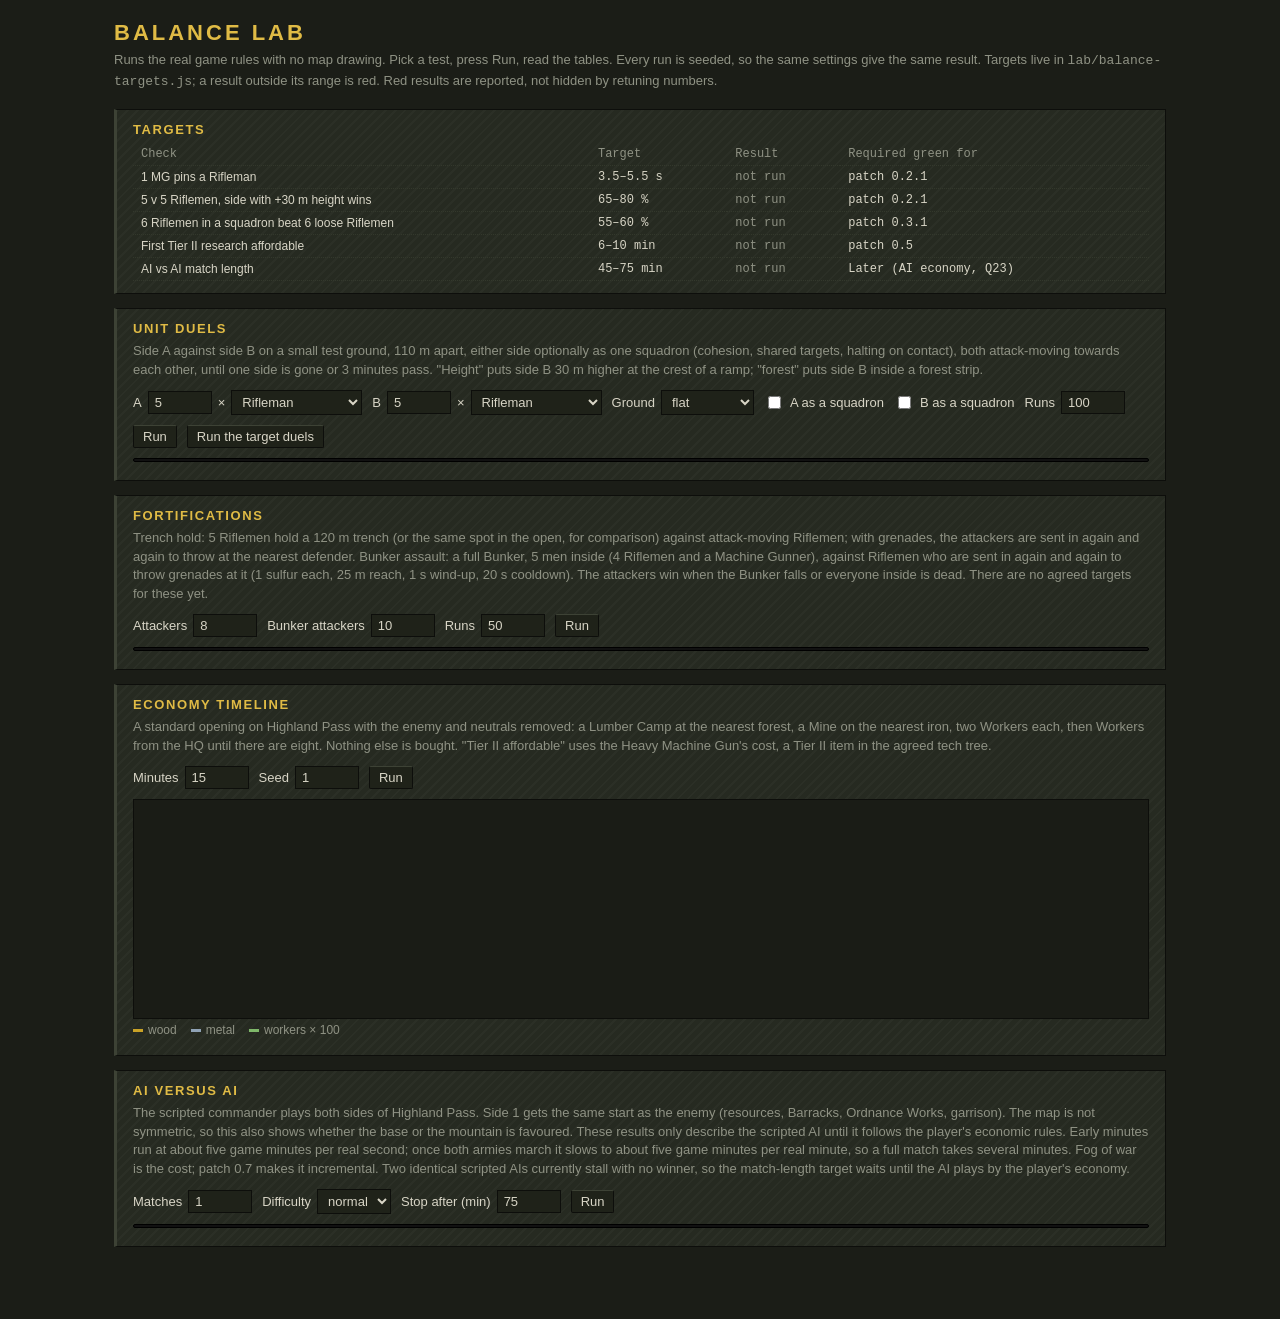
==== lab.html @ c6832d83 "Patch 0.4.2: grenade scatter; name the Bunker's 5 occupants in lab results Grenades land up to 3 m +" ====
<!DOCTYPE html>
<html lang="en">
<head>
<meta charset="utf-8">
<meta name="viewport" content="width=device-width, initial-scale=1">
<title>Dot War Balance Lab</title>
<link rel="stylesheet" href="style.css">
<style>
  html, body { height: auto; overflow: auto; user-select: text; }   /* the game's stylesheet pins the page to one screen */
  body { background: var(--bg); padding: 20px 24px 60px; max-width: 1100px; margin: 0 auto; }
  h1 { margin: 0 0 4px; font-size: 22px; color: var(--brass2); letter-spacing: 3px; text-transform: uppercase; }
  .lead { color: var(--muted); margin: 0 0 18px; line-height: 1.5; }
  .test { background-color: var(--panel); background-image: var(--stripes); border: 1px solid var(--line); border-left: 3px solid var(--edge); padding: 12px 16px; margin-bottom: 14px; }
  .test h2 { margin: 0 0 6px; font-size: 13px; text-transform: uppercase; letter-spacing: 1.6px; color: var(--brass2); }
  .test p { margin: 0 0 10px; color: var(--muted); line-height: 1.45; }
  .controls { display: flex; flex-wrap: wrap; gap: 10px; align-items: center; margin-bottom: 10px; }
  .controls label { display: flex; gap: 6px; align-items: center; color: var(--text); }
  select, input[type=number] { background: #1f2219; color: var(--text); border: 1px solid var(--line); padding: 3px 6px; font: inherit; }
  input[type=number] { width: 64px; }
  table { border-collapse: collapse; width: 100%; margin-top: 6px; font-family: Consolas, "Cascadia Mono", monospace; font-size: 12px; }
  th, td { text-align: left; padding: 4px 8px; border-bottom: 1px dotted #33382c; }
  th { color: var(--muted); font-weight: 500; }
  td.num { text-align: right; font-variant-numeric: tabular-nums; }
  .ok { color: var(--good); } .bad { color: var(--bad); font-weight: 600; } .pending { color: var(--muted); }
  .targets td:first-child { font-family: "Segoe UI", Arial, sans-serif; }
  .bar { height: 4px; margin-top: 8px; } .bar > div { width: 0; background: var(--brass); transition: width 0.2s; }
  canvas.chart { width: 100%; height: 220px; background: #1a1c16; border: 1px solid var(--line); margin-top: 8px; display: block; }
  .legend { display: flex; gap: 14px; font-size: 12px; color: var(--muted); margin-top: 4px; }
  .legend i { display: inline-block; width: 10px; height: 3px; margin-right: 5px; vertical-align: middle; }
</style>
</head>
<body>
<h1>Balance Lab</h1>
<p class="lead">Runs the real game rules with no map drawing. Pick a test, press Run, read the tables. Every run is seeded, so the same settings give the same result. Targets live in <code>lab/balance-targets.js</code>; a result outside its range is red. Red results are reported, not hidden by retuning numbers.</p>

<div class="test">
  <h2>Targets</h2>
  <table class="targets" id="targets"><tr><th>Check</th><th>Target</th><th>Result</th><th>Required green for</th></tr></table>
</div>

<div class="test">
  <h2>Unit duels</h2>
  <p>Side A against side B on a small test ground, 110 m apart, either side optionally as one squadron (cohesion, shared targets, halting on contact), both attack-moving towards each other, until one side is gone or 3 minutes pass. "Height" puts side B 30 m higher at the crest of a ramp; "forest" puts side B inside a forest strip.</p>
  <div class="controls">
    <label>A <input type="number" id="nA" value="5" min="1" max="20"> × <select id="tA"></select></label>
    <label>B <input type="number" id="nB" value="5" min="1" max="20"> × <select id="tB"></select></label>
    <label>Ground <select id="ground"><option value="flat">flat</option><option value="height">B +30 m</option><option value="forest">B in forest</option></select></label>
    <label><input type="checkbox" id="sqA"> A as a squadron</label>
    <label><input type="checkbox" id="sqB"> B as a squadron</label>
    <label>Runs <input type="number" id="runs" value="100" min="1" max="500"></label>
    <button class="btn" id="runDuel">Run</button>
    <button class="btn" id="runGates">Run the target duels</button>
  </div>
  <div class="bar" id="duelBar"><div></div></div>
  <table id="duelOut"></table>
</div>

<div class="test">
  <h2>Fortifications</h2>
  <p>Trench hold: 5 Riflemen hold a 120 m trench (or the same spot in the open, for comparison) against attack-moving Riflemen; with grenades, the attackers are sent in again and again to throw at the nearest defender. Bunker assault: a full Bunker, 5 men inside (4 Riflemen and a Machine Gunner), against Riflemen who are sent in again and again to throw grenades at it (1 sulfur each, 25 m reach, 1 s wind-up, 20 s cooldown). The attackers win when the Bunker falls or everyone inside is dead. There are no agreed targets for these yet.</p>
  <div class="controls">
    <label>Attackers <input type="number" id="fortA" value="8" min="1" max="30"></label>
    <label>Bunker attackers <input type="number" id="fortBA" value="10" min="1" max="30"></label>
    <label>Runs <input type="number" id="fortRuns" value="50" min="1" max="300"></label>
    <button class="btn" id="runFort">Run</button>
  </div>
  <div class="bar" id="fortBar"><div></div></div>
  <table id="fortOut"></table>
</div>

<div class="test">
  <h2>Economy timeline</h2>
  <p>A standard opening on Highland Pass with the enemy and neutrals removed: a Lumber Camp at the nearest forest, a Mine on the nearest iron, two Workers each, then Workers from the HQ until there are eight. Nothing else is bought. "Tier II affordable" uses the Heavy Machine Gun's cost, a Tier II item in the agreed tech tree.</p>
  <div class="controls">
    <label>Minutes <input type="number" id="ecoMin" value="15" min="1" max="60"></label>
    <label>Seed <input type="number" id="ecoSeed" value="1"></label>
    <button class="btn" id="runEco">Run</button>
  </div>
  <canvas class="chart" id="ecoChart" width="1000" height="220"></canvas>
  <div class="legend"><span><i style="background:#c9a227"></i>wood</span><span><i style="background:#8fa2b5"></i>metal</span><span><i style="background:#7fb86a"></i>workers × 100</span></div>
  <table id="ecoOut"></table>
</div>

<div class="test">
  <h2>AI versus AI</h2>
  <p>The scripted commander plays both sides of Highland Pass. Side 1 gets the same start as the enemy (resources, Barracks, Ordnance Works, garrison). The map is not symmetric, so this also shows whether the base or the mountain is favoured. These results only describe the scripted AI until it follows the player's economic rules. Early minutes run at about five game minutes per real second; once both armies march it slows to about five game minutes per real minute, so a full match takes several minutes. Fog of war is the cost; patch 0.7 makes it incremental. Two identical scripted AIs currently stall with no winner, so the match-length target waits until the AI plays by the player's economy.</p>
  <div class="controls">
    <label>Matches <input type="number" id="aiN" value="1" min="1" max="20"></label>
    <label>Difficulty <select id="aiDiff"><option>easy</option><option selected>normal</option><option>hard</option></select></label>
    <label>Stop after (min) <input type="number" id="aiMax" value="75" min="10" max="240"></label>
    <button class="btn" id="runAi">Run</button>
  </div>
  <div class="bar" id="aiBar"><div></div></div>
  <table id="aiOut"></table>
</div>

<script src="js/util.js"></script>
<script src="js/data.js"></script>
<script src="js/icons.js"></script>
<script src="js/terrain.js"></script>
<script src="js/path.js"></script>
<script src="js/fog.js"></script>
<script src="js/entities.js"></script>
<script src="js/game.js"></script>
<script src="js/ai.js"></script>
<script src="js/maps.js"></script>
<script src="js/sim.js"></script>
<script src="lab/balance-targets.js"></script>
<script src="lab/lab-tests.js"></script>
<script src="lab/lab.js"></script>
</body>
</html>
---- style.css ----
/* Dot War theme: field-map olive, brass accents, stencil headings. */
:root {
  --bg: #1b1d17; --panel: #262a21; --panel2: #2e3328; --panel3: #363b2f; --line: #0d0e0b; --edge: #3d4235;
  --brass: #c9a227; --brass2: #e0bb45; --text: #d8d5c6; --muted: #8f9284; --good: #7fb86a; --warn: #d9b64a; --bad: #c94a3f;
  --stripes: repeating-linear-gradient(135deg, rgba(255, 255, 255, 0.025) 0 2px, transparent 2px 7px);
}
* { box-sizing: border-box; }
html, body { margin: 0; height: 100%; overflow: hidden; background: var(--bg); font-family: "Segoe UI", "Helvetica Neue", Arial, sans-serif; font-size: 13px; color: var(--text); user-select: none; }
h1, h2, h3, .name, #tabs button, .cmd .lbl, .diffrow span, .mapcard .name { font-family: "Bahnschrift", "Segoe UI Semibold", "Segoe UI", sans-serif; }
button { font: inherit; }

/* open-map HUD (patch 0.2b): the map fills the window; these panels float over it */
.hud { position: fixed; z-index: 5; background-color: rgba(30, 33, 25, 0.9); background-image: var(--stripes); border: 1px solid rgba(201, 162, 39, 0.45); border-radius: 4px; box-shadow: 0 6px 22px rgba(0, 0, 0, 0.45); }
#top { left: 8px; top: 8px; display: flex; align-items: center; padding: 6px 12px; }
#topRight { right: 8px; top: 8px; display: flex; align-items: center; gap: 8px; padding: 5px 8px 5px 12px; }
#resources { display: flex; gap: 14px; }
#resources .res { display: flex; align-items: center; gap: 5px; font-family: Consolas, "Cascadia Mono", "Courier New", monospace; font-size: 13px; }
#resources .res canvas { width: 16px; height: 16px; }
#resources .res .low { color: #f0a0a0; }
#clock { font-family: Consolas, "Cascadia Mono", monospace; color: var(--brass2); letter-spacing: 1px; margin-right: 4px; }
#speedbox { display: flex; gap: 3px; }
#speedbox button, #menuBtn, #helpBtn, #musicBtn, .btn { background: #1f2219; color: var(--text); border: 1px solid var(--line); border-top-color: var(--edge); padding: 3px 9px; cursor: pointer; border-radius: 2px; }
#speedbox button.on, .btn.on, #musicBtn.on { background: var(--brass); color: #1b1d17; border-color: #6d5715; font-weight: 600; }
#speedbox button:hover, #menuBtn:hover, #helpBtn:hover, #musicBtn:hover, .btn:hover { filter: brightness(1.18); }
.btn:disabled { opacity: 0.45; cursor: default; filter: none; }

/* layout */
#main { position: fixed; inset: 0; }
#game { width: 100%; height: 100%; display: block; background: #f4f1e6; cursor: default; }
#miniBox { right: 8px; top: 52px; padding: 5px; line-height: 0; }
#panel { left: 8px; bottom: 8px; width: 340px; max-height: calc(100% - 64px); display: flex; flex-direction: column; overflow: hidden; }
#cmdBox { right: 8px; bottom: 8px; width: 264px; padding: 8px; }
#cmdBox .cmdgrid { margin: 0; }
#tabs { display: flex; border-bottom: 1px solid var(--line); background: rgba(20, 22, 17, 0.7); }
#tabs button { flex: 1; border: none; border-bottom: 2px solid transparent; background: transparent; color: var(--muted); text-transform: uppercase; letter-spacing: 1.2px; font-size: 11px; padding: 8px 4px; cursor: pointer; }
#tabs button:hover { color: var(--text); }
#tabs button.on { color: var(--brass2); border-bottom-color: var(--brass); }
#tabcontent { flex: 1; overflow-y: auto; padding: 10px; scrollbar-width: thin; scrollbar-color: var(--edge) transparent; }
#minimap { width: 210px; height: 210px; border: 1px solid var(--line); background: #000; cursor: crosshair; }

/* group bar, top centre: one tile per control group, with a count per unit class */
#groupBar { position: fixed; z-index: 5; left: 50%; top: 8px; transform: translateX(-50%); display: flex; gap: 6px; pointer-events: none; }
.gtile { pointer-events: auto; cursor: pointer; min-width: 92px; padding: 4px 7px 5px; background: rgba(30, 33, 25, 0.92); border: 1px solid rgba(201, 162, 39, 0.4); border-radius: 3px; box-shadow: 0 4px 14px rgba(0, 0, 0, 0.4); display: grid; grid-template-columns: auto 1fr; gap: 2px 7px; align-items: center; }
.gtile:hover { border-color: var(--brass); }
.gtile.on { border-color: var(--brass2); box-shadow: 0 0 0 1px var(--brass2), 0 4px 14px rgba(0, 0, 0, 0.4); }
.gtile .gnum { grid-row: span 3; font: 700 20px/1 Consolas, "Cascadia Mono", monospace; color: #fff; }
.gtile .gcount { display: flex; gap: 6px; flex-wrap: wrap; font: 600 12px Consolas, "Cascadia Mono", monospace; color: var(--text); }
.gtile .gcount span { display: inline-flex; align-items: center; gap: 2px; }
.gtile .gcount canvas { width: 17px; height: 17px; }
.gtile .gbar { height: 3px; background: #111; }
.gtile .grank { color: var(--brass2); letter-spacing: -1px; font-weight: 700; }
.sqtoggles { display: grid; gap: 4px; margin: 2px 0 8px; }
.sqrow { display: flex; align-items: center; gap: 4px; flex-wrap: wrap; }
.sqrow span { width: 76px; color: var(--muted); font-size: 11px; text-transform: uppercase; letter-spacing: 1px; }
.sqrow .btn { padding: 2px 8px; font-size: 12px; }
.gtile .gbar > div { height: 100%; }

/* portraits with a class badge (unit logo in its team shape) in the corner */
.face { position: relative; flex: none; cursor: pointer; line-height: 0; }
.face img { width: 46px; height: 46px; border-radius: 3px; display: block; }
.face .badge { position: absolute; right: -3px; top: -3px; width: 17px; height: 17px; }
.face .hpbar { position: absolute; left: 0; right: 0; bottom: 0; height: 3px; background: #111; }
.face .hpbar > div { height: 100%; background: var(--good); }
.face:hover img { outline: 1px solid var(--brass2); }
.faces { display: flex; flex-wrap: wrap; gap: 6px; margin: 4px 0 8px; }
.card .pwrap { position: relative; flex: none; line-height: 0; }
.card .pwrap .badge { position: absolute; right: -4px; top: -4px; width: 20px; height: 20px; }

/* panel content */
h3 { margin: 8px 0 8px; font-size: 11px; text-transform: uppercase; letter-spacing: 1.6px; color: var(--brass2); border-bottom: 1px solid var(--edge); padding-bottom: 4px; }
.row { display: flex; gap: 6px; flex-wrap: wrap; margin-bottom: 6px; }
.card { display: flex; gap: 8px; align-items: center; background: var(--panel2); border: 1px solid var(--line); border-left: 3px solid var(--edge); border-radius: 2px; padding: 5px; margin-bottom: 5px; cursor: pointer; }
.card:hover { background: var(--panel3); border-left-color: var(--brass); }
.card.disabled { opacity: 0.5; cursor: default; }
.card.active { border-left-color: var(--brass2); outline: 1px solid var(--brass); }
.card canvas { width: 36px; height: 36px; flex: none; }
.card img.portrait { width: 64px; height: 64px; flex: none; border-radius: 4px; }   /* DD K: unit portrait */
.card .info { flex: 1; min-width: 0; }
.card .name { font-weight: 600; color: #fff; letter-spacing: 0.3px; }
.card .cost { color: var(--brass2); font-size: 12px; font-family: Consolas, "Cascadia Mono", monospace; }
.card .desc { color: var(--muted); font-size: 11px; }
.bar { height: 6px; background: #111; border: 1px solid #000; border-radius: 2px; overflow: hidden; margin-top: 3px; }
.bar > div { height: 100%; background: var(--good); }
.stat { display: flex; justify-content: space-between; color: var(--muted); padding: 1px 0; border-bottom: 1px dotted #33382c; }
.stat b { color: var(--text); font-weight: 500; font-family: Consolas, "Cascadia Mono", monospace; }
.queue { display: flex; gap: 4px; flex-wrap: wrap; }
.queue .q { width: 32px; height: 32px; background: #1f2219; border: 1px solid var(--line); position: relative; cursor: pointer; }
.queue .q canvas { width: 30px; height: 30px; }
.queue .q .prog { position: absolute; left: 0; bottom: 0; height: 3px; background: var(--good); }
.small { font-size: 11px; color: var(--muted); line-height: 1.45; }
label.ed { display: flex; align-items: center; gap: 6px; margin: 4px 0; }
input[type=range] { flex: 1; accent-color: var(--brass); }

/* command card */
.cmdgrid { display: grid; grid-template-columns: repeat(3, 1fr); gap: 4px; margin: 8px 0; }
.cmd { background: #1f2219; border: 1px solid var(--line); border-top-color: var(--edge); color: var(--text); padding: 6px 2px; border-radius: 2px; cursor: pointer; display: flex; flex-direction: column; align-items: center; gap: 3px; font-size: 12px; }
.cmd:hover { filter: brightness(1.18); }
.cmd .key { font-weight: 700; font-size: 13px; color: #1b1d17; background: var(--brass); padding: 0 7px; border-radius: 2px; min-width: 22px; text-align: center; font-family: Consolas, "Cascadia Mono", monospace; }
.cmd.on { background: #3b4a2c; border-color: var(--brass); }
.hk { display: inline-block; font-weight: 700; font-size: 11px; color: #1b1d17; background: var(--brass); padding: 0 5px; border-radius: 2px; margin-right: 5px; }

/* overlays */
#help { position: absolute; left: 50%; top: 50%; transform: translate(-50%, -50%); width: 600px; background-color: #262a21ee; background-image: var(--stripes); border: 1px solid var(--brass); padding: 14px 22px; border-radius: 4px; z-index: 30; box-shadow: 0 10px 40px #000c; }
#help h2 { margin: 0 0 10px; font-size: 16px; text-transform: uppercase; letter-spacing: 2px; color: var(--brass2); }
#help li { margin-bottom: 6px; line-height: 1.45; }
#help b { color: #fff; }
#msg { position: absolute; left: 50%; top: 45%; transform: translate(-50%, -50%); font-size: 40px; font-weight: 700; color: #fff; text-shadow: 0 2px 8px #000; z-index: 10; pointer-events: none; text-align: center; font-family: "Bahnschrift", "Segoe UI", sans-serif; letter-spacing: 2px; }
.hidden { display: none !important; }

/* painted screens: the start menu and the loading screen share the serif look of assets/paintings/reference */
:root { --serif-title: 'IM Fell English SC', Georgia, 'Times New Roman', serif; --serif: 'Cormorant Garamond', Georgia, 'Times New Roman', serif; --gold: #e3b565; --gold2: #e8a452; --parchment: #e9dfcd; --parchment2: #b9ab93; }
#menu, #loading { position: fixed; inset: 0; background: #000; overflow: hidden; }
#menu { z-index: 20; opacity: 0; transition: opacity 0.5s ease; }
#menu.in { opacity: 1; }
#loading { z-index: 40; }
#menu > canvas, #loading > canvas { position: absolute; inset: 0; width: 100%; height: 100%; display: block; }

/* menu front: title and serif buttons on the painting's dark left side */
.mcol { position: absolute; left: 7vw; top: 50%; transform: translateY(-50%); display: grid; gap: 2.4vw; }
.mcol h1 { margin: 0; font: 400 6.2vw/1 var(--serif-title); letter-spacing: 0.04em; color: #fff; }
.mcol .sub { margin: -1.2vw 0 1.2vw; font: 500 1.25vw var(--serif); letter-spacing: 0.32em; text-transform: uppercase; color: var(--parchment2); }
.mcol nav { display: grid; gap: 1.1vw; justify-items: start; }
.mbtn { all: unset; cursor: pointer; font: 600 2.3vw var(--serif); letter-spacing: 0.14em; text-transform: uppercase; color: #fff; padding: 0.25vw 0; position: relative; }
.mbtn::after { content: ''; position: absolute; left: 0; bottom: 0; height: 1px; width: 0; background: var(--gold2); transition: width 0.3s ease; }
.mbtn:hover::after, .mbtn:focus-visible::after { width: 100%; }
.mbtn.flash { animation: mflash 0.4s ease-out; }
@keyframes mflash { 0% { color: #fff6e0; text-shadow: 0 0 12px rgba(255, 220, 150, 1), 0 0 34px rgba(255, 190, 90, 0.75); } 100% { color: #fff; text-shadow: none; } }

/* menu setup page: a dark panel on the same painting */
.msetup { position: absolute; left: 4vw; top: 50%; transform: translateY(-50%); width: min(64vw, 900px); max-height: 92vh; overflow-y: auto; padding: 1.8vw 2.2vw 1.6vw; background: rgba(6, 4, 2, 0.84); border: 1px solid rgba(232, 164, 82, 0.35); box-shadow: 0 20px 60px #000; color: var(--parchment); font-family: var(--serif); scrollbar-width: thin; scrollbar-color: rgba(232, 164, 82, 0.4) transparent; }
.msetup h2 { margin: 0 0 0.3vw; font: 400 3vw/1 var(--serif-title); color: #fff; letter-spacing: 0.03em; }
.msetup .small { color: var(--parchment2); font-size: 13px; line-height: 1.4; }
.msetup .mbtn { font-size: 1.7vw; }
.mapgrid { display: grid; grid-template-columns: repeat(4, 1fr); gap: 0.8vw; margin-top: 1vw; }
.mapcard { background: rgba(255, 240, 210, 0.05); border: 1px solid rgba(255, 240, 210, 0.12); border-top: 2px solid transparent; padding: 0.6vw; cursor: pointer; text-align: center; transition: background 0.2s, border-color 0.2s; }
.mapcard:hover { background: rgba(255, 240, 210, 0.1); border-top-color: var(--gold2); }
.mapcard.on { border-top-color: var(--gold); background: rgba(227, 181, 101, 0.14); }
.mapcard canvas { width: 100%; aspect-ratio: 1 / 1; background: #000; display: block; margin-bottom: 0.5vw; filter: saturate(0.85); }
.mapcard.on canvas { filter: none; }
.mapcard .name { font: 600 1.05vw var(--serif); letter-spacing: 0.14em; text-transform: uppercase; color: #fff; margin-bottom: 0.25vw; }
.mrow { display: flex; flex-wrap: wrap; gap: 0.5vw; align-items: center; margin: 1vw 0 0.3vw; }
.mrow > span:first-child { font: 500 0.95vw var(--serif); letter-spacing: 0.3em; text-transform: uppercase; color: var(--parchment2); margin-right: 0.6vw; min-width: 7vw; }
.mrow input[type=range] { flex: 0 1 14vw; accent-color: var(--gold); }
.pill { all: unset; cursor: pointer; font: 600 0.95vw/1 var(--serif); letter-spacing: 0.16em; text-transform: uppercase; color: var(--parchment); padding: 0.45vw 0.85vw; border: 1px solid rgba(255, 240, 210, 0.22); transition: border-color 0.2s, color 0.2s; }
.pill:hover { border-color: var(--gold2); color: #fff; }
.pill.on { background: var(--gold); color: #1b1508; border-color: var(--gold); }
.pill:disabled { opacity: 0.35; cursor: default; }
.mactions { display: flex; gap: 2.4vw; align-items: baseline; margin: 1.4vw 0 0.6vw; }

/* loading screen: plaque bottom left, gold bar bottom right, veil for the fade from black */
#loading .band { position: absolute; left: 0; right: 0; bottom: 0; height: 22%; background: linear-gradient(to top, rgba(6, 4, 2, 0.88), rgba(6, 4, 2, 0.55) 45%, rgba(6, 4, 2, 0)); }
#loading .hud { position: absolute; left: 3.6vw; right: 3.6vw; bottom: 2.6vw; display: flex; align-items: flex-end; justify-content: space-between; gap: 3vw; }
#loading .plaque h2 { margin: 0; font: 400 2.7vw/1.05 var(--serif-title); color: #fff; letter-spacing: 0.03em; }
#loading .plaque p { margin: 0.5vw 0 0; font: italic 500 1.35vw var(--serif); color: #cdbfa6; }
#loading .load { width: 30vw; display: grid; gap: 0.8vw; }
#loading .row { display: flex; justify-content: space-between; font: 600 1.2vw var(--serif); letter-spacing: 0.3em; text-transform: uppercase; color: var(--parchment); font-variant-numeric: tabular-nums; }
#loading .track { position: relative; height: max(2px, 0.22vw); background: rgba(255, 240, 210, 0.18); overflow: hidden; }
#loading .fill { position: absolute; inset: 0 auto 0 0; width: 0; background: var(--gold); box-shadow: 0 0 1.2vw rgba(255, 190, 90, 0.7); transition: width 0.25s ease; }
#loading .veil { position: absolute; inset: 0; background: #000; transition: opacity 0.45s ease; pointer-events: none; }
#loading .veil.clear { opacity: 0; }
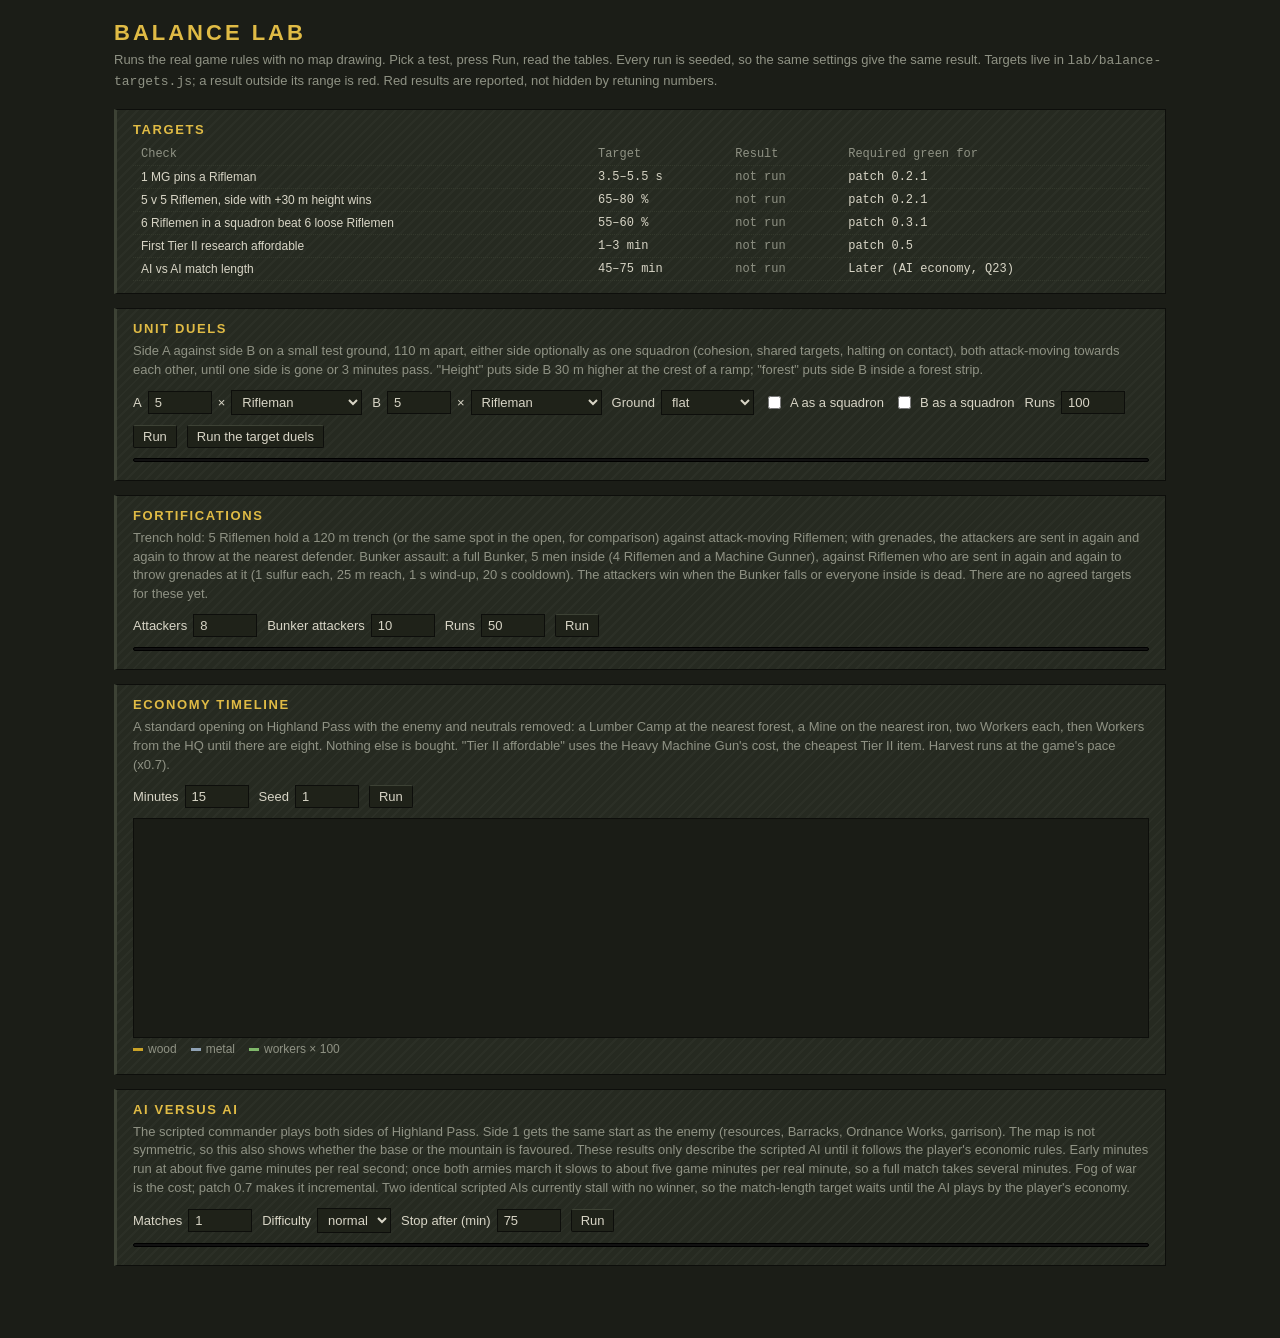
==== commit ba9a33d2: "Patch 0.5a.1: slower economy, Tier II target 1-3 min Harvest rates and the AI's passive income x0.7 " ====
--- a/lab.html
+++ b/lab.html
@@ -70,7 +70,7 @@
 
 <div class="test">
   <h2>Economy timeline</h2>
-  <p>A standard opening on Highland Pass with the enemy and neutrals removed: a Lumber Camp at the nearest forest, a Mine on the nearest iron, two Workers each, then Workers from the HQ until there are eight. Nothing else is bought. "Tier II affordable" uses the Heavy Machine Gun's cost, a Tier II item in the agreed tech tree.</p>
+  <p>A standard opening on Highland Pass with the enemy and neutrals removed: a Lumber Camp at the nearest forest, a Mine on the nearest iron, two Workers each, then Workers from the HQ until there are eight. Nothing else is bought. "Tier II affordable" uses the Heavy Machine Gun's cost, the cheapest Tier II item. Harvest runs at the game's pace (x0.7).</p>
   <div class="controls">
     <label>Minutes <input type="number" id="ecoMin" value="15" min="1" max="60"></label>
     <label>Seed <input type="number" id="ecoSeed" value="1"></label>
--- a/style.css
+++ b/style.css
@@ -158,3 +158,12 @@
 #loading .fill { position: absolute; inset: 0 auto 0 0; width: 0; background: var(--gold); box-shadow: 0 0 1.2vw rgba(255, 190, 90, 0.7); transition: width 0.25s ease; }
 #loading .veil { position: absolute; inset: 0; background: #000; transition: opacity 0.45s ease; pointer-events: none; }
 #loading .veil.clear { opacity: 0; }
+
+/* Research overview slots (patch 0.5a): one tile per research building type. */
+.rslots { display: grid; grid-template-columns: repeat(3, 1fr); gap: 4px; margin-bottom: 8px; }
+.rslot { border: 1px solid var(--line); padding: 3px 5px; font-size: 11px; line-height: 1.25; background: rgba(0,0,0,0.18); }
+.rslot.on { border-color: var(--brass); }
+.rslot.off { opacity: 0.45; }
+.rslot .rsname { display: block; color: var(--brass2); text-transform: uppercase; letter-spacing: 0.8px; font-size: 10px; }
+.rslot .rsjob { display: block; color: var(--text); white-space: nowrap; overflow: hidden; text-overflow: ellipsis; }
+.rslot .bar { margin-top: 2px; }
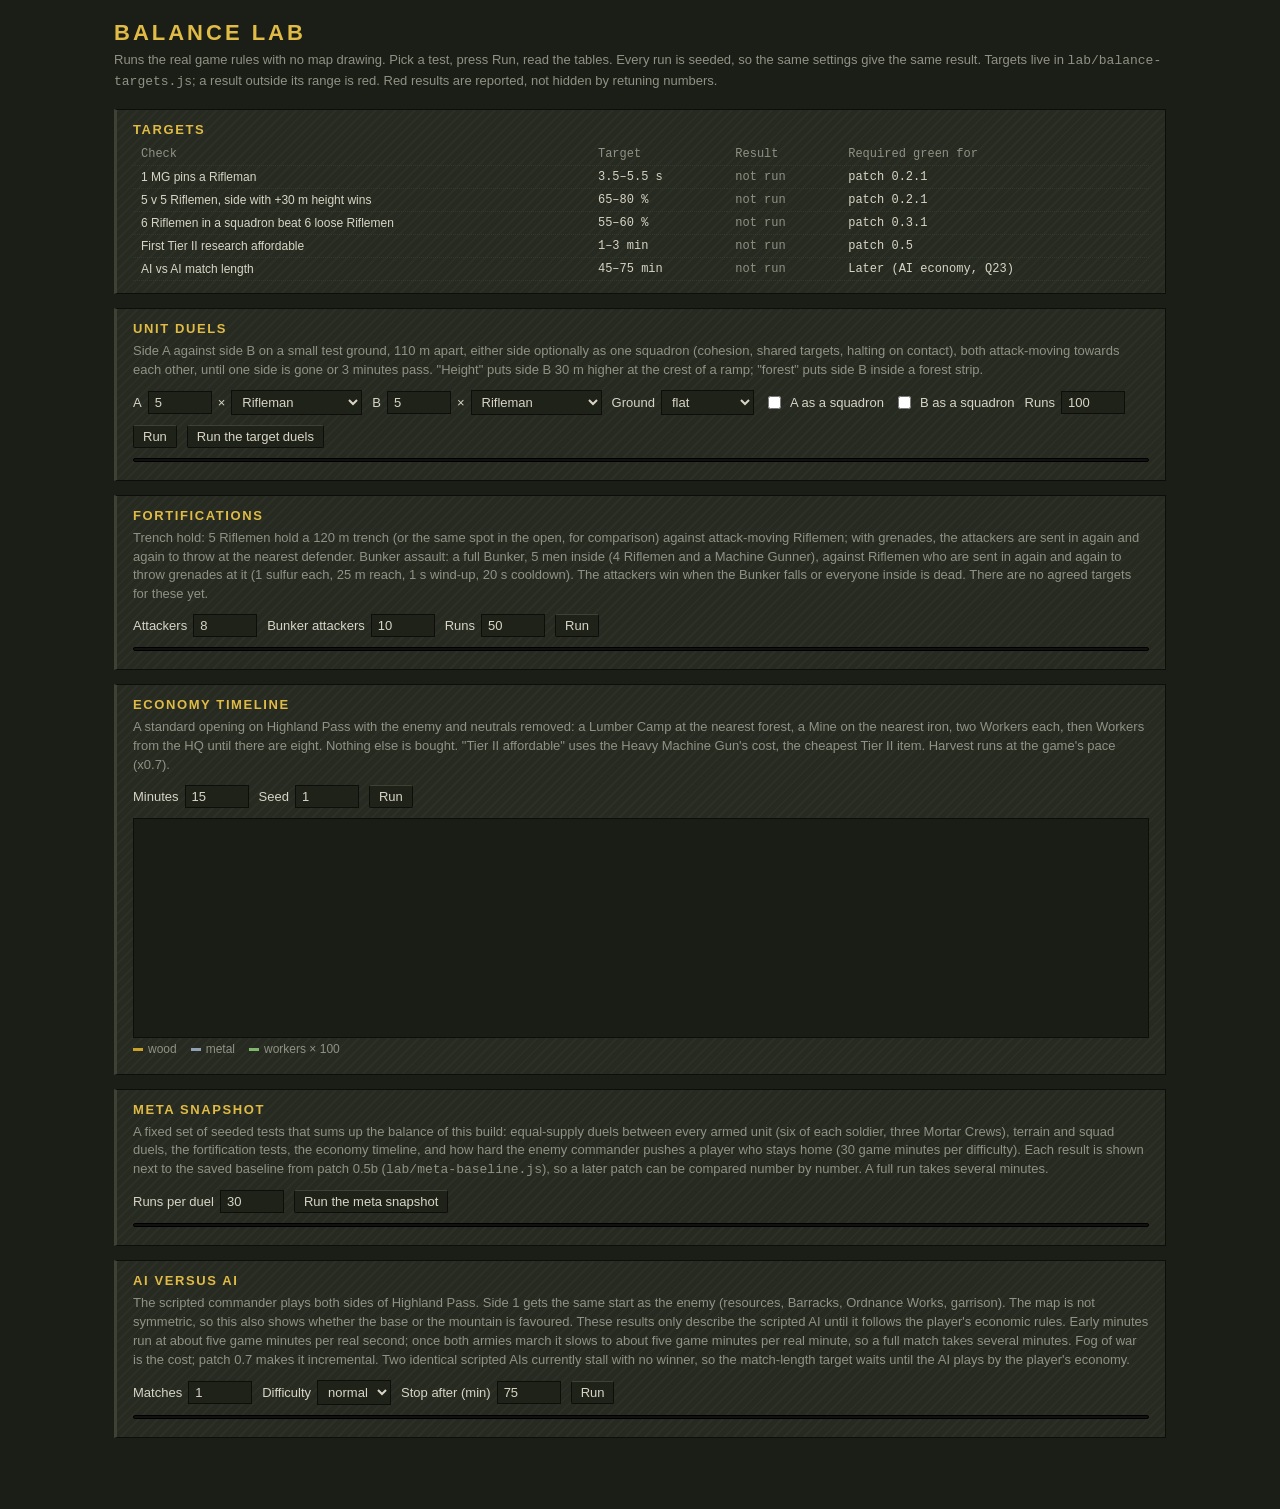
==== commit b8345a92: "Balance Lab: meta snapshot tests and page section for comparing builds Co-Authored-By: Claude Opus 5" ====
--- a/lab.html
+++ b/lab.html
@@ -82,6 +82,17 @@
 </div>
 
 <div class="test">
+  <h2>Meta snapshot</h2>
+  <p>A fixed set of seeded tests that sums up the balance of this build: equal-supply duels between every armed unit (six of each soldier, three Mortar Crews), terrain and squad duels, the fortification tests, the economy timeline, and how hard the enemy commander pushes a player who stays home (30 game minutes per difficulty). Each result is shown next to the saved baseline from patch 0.5b (<code>lab/meta-baseline.js</code>), so a later patch can be compared number by number. A full run takes several minutes.</p>
+  <div class="controls">
+    <label>Runs per duel <input type="number" id="metaRuns" value="30" min="5" max="200"></label>
+    <button class="btn" id="runMeta">Run the meta snapshot</button>
+  </div>
+  <div class="bar" id="metaBar"><div></div></div>
+  <table id="metaOut"></table>
+</div>
+
+<div class="test">
   <h2>AI versus AI</h2>
   <p>The scripted commander plays both sides of Highland Pass. Side 1 gets the same start as the enemy (resources, Barracks, Ordnance Works, garrison). The map is not symmetric, so this also shows whether the base or the mountain is favoured. These results only describe the scripted AI until it follows the player's economic rules. Early minutes run at about five game minutes per real second; once both armies march it slows to about five game minutes per real minute, so a full match takes several minutes. Fog of war is the cost; patch 0.7 makes it incremental. Two identical scripted AIs currently stall with no winner, so the match-length target waits until the AI plays by the player's economy.</p>
   <div class="controls">
@@ -106,6 +117,7 @@
 <script src="js/maps.js"></script>
 <script src="js/sim.js"></script>
 <script src="lab/balance-targets.js"></script>
+<script src="lab/meta-baseline.js"></script>
 <script src="lab/lab-tests.js"></script>
 <script src="lab/lab.js"></script>
 </body>
--- a/style.css
+++ b/style.css
@@ -167,3 +167,6 @@
 .rslot .rsname { display: block; color: var(--brass2); text-transform: uppercase; letter-spacing: 0.8px; font-size: 10px; }
 .rslot .rsjob { display: block; color: var(--text); white-space: nowrap; overflow: hidden; text-overflow: ellipsis; }
 .rslot .bar { margin-top: 2px; }
+/* 0.5b.1: squadron has more soldiers than its Truck seats */
+.gtile .gwarn { color: #ffb000; font-weight: 700; font-size: 14px; margin-left: 2px; cursor: help; }
+.warnline { color: #ffb000; margin: 4px 0; }
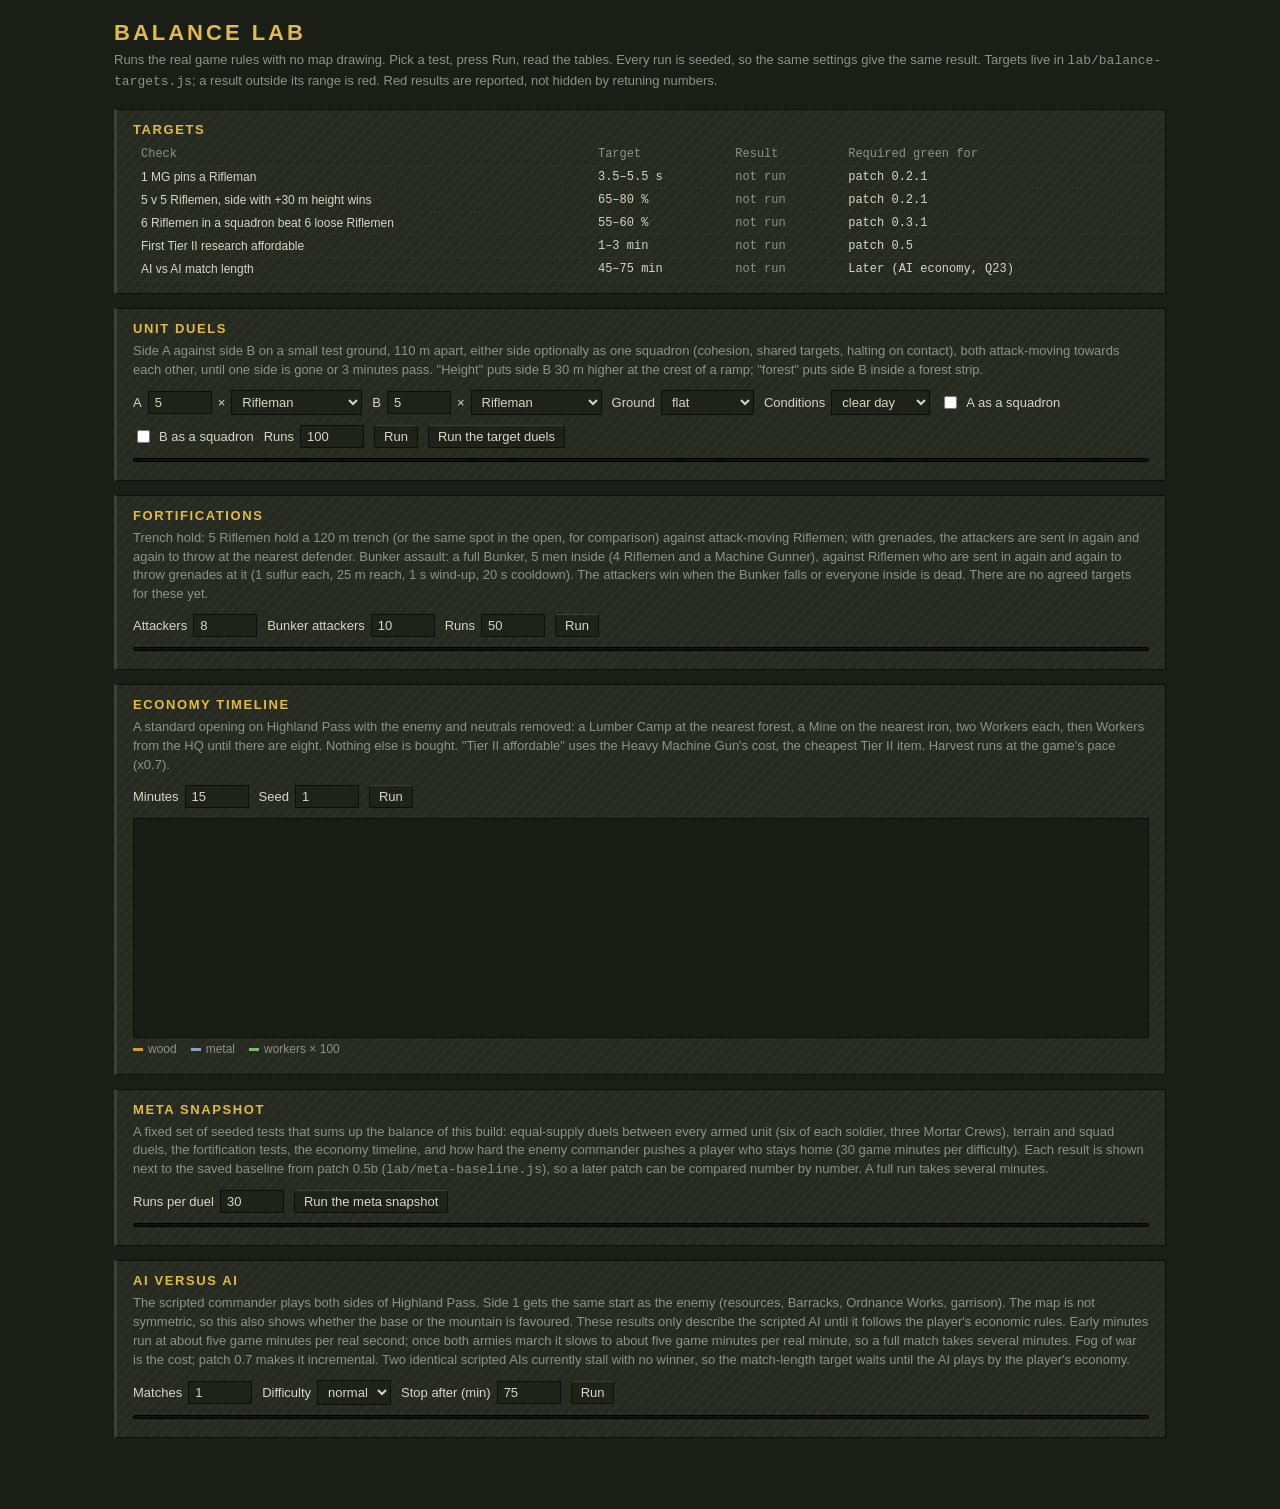
==== commit f8b32f9e: "0.6: weather and night (schedule, day/night, effects, sight rule, night reveal and spotter rule, fla" ====
--- a/lab.html
+++ b/lab.html
@@ -45,6 +45,7 @@
     <label>A <input type="number" id="nA" value="5" min="1" max="20"> × <select id="tA"></select></label>
     <label>B <input type="number" id="nB" value="5" min="1" max="20"> × <select id="tB"></select></label>
     <label>Ground <select id="ground"><option value="flat">flat</option><option value="height">B +30 m</option><option value="forest">B in forest</option></select></label>
+    <label>Conditions <select id="cond"><option value="">clear day</option><option value="night">night</option><option value="rain">rain</option><option value="fog">fog</option><option value="snow">snow</option><option value="fog-night">fog at night</option></select></label>
     <label><input type="checkbox" id="sqA"> A as a squadron</label>
     <label><input type="checkbox" id="sqB"> B as a squadron</label>
     <label>Runs <input type="number" id="runs" value="100" min="1" max="500"></label>
--- a/style.css
+++ b/style.css
@@ -17,6 +17,18 @@
 #resources .res { display: flex; align-items: center; gap: 5px; font-family: Consolas, "Cascadia Mono", "Courier New", monospace; font-size: 13px; }
 #resources .res canvas { width: 16px; height: 16px; }
 #resources .res .low { color: #f0a0a0; }
+#idleBtn { margin-left: 14px; background: #3a2f12; color: var(--brass2); border: 1px solid #6d5715; padding: 2px 8px; cursor: pointer; border-radius: 2px; font-size: 12px; }
+#idleBtn:hover { filter: brightness(1.2); }
+.card.repeat { outline: 1px solid var(--brass); }
+.card .rep { color: var(--brass2); font-weight: 600; }
+.army { display: grid; grid-template-columns: 1fr repeat(6, 38px); gap: 2px 4px; align-items: center; font-size: 12px; }
+.army .hd { color: var(--muted); font-size: 10px; text-transform: uppercase; text-align: center; }
+.army .nm { display: flex; align-items: center; gap: 6px; }
+.army .nm canvas { width: 22px; height: 22px; }
+.army .n { text-align: center; font-family: Consolas, "Cascadia Mono", monospace; color: var(--muted); }
+.army .n.go { color: var(--text); cursor: pointer; border-bottom: 1px dotted var(--line); }
+.army .n.go:hover { color: var(--brass2); }
+.army .n.idle.go { color: var(--brass2); }
 #clock { font-family: Consolas, "Cascadia Mono", monospace; color: var(--brass2); letter-spacing: 1px; margin-right: 4px; }
 #speedbox { display: flex; gap: 3px; }
 #speedbox button, #menuBtn, #helpBtn, #musicBtn, .btn { background: #1f2219; color: var(--text); border: 1px solid var(--line); border-top-color: var(--edge); padding: 3px 9px; cursor: pointer; border-radius: 2px; }
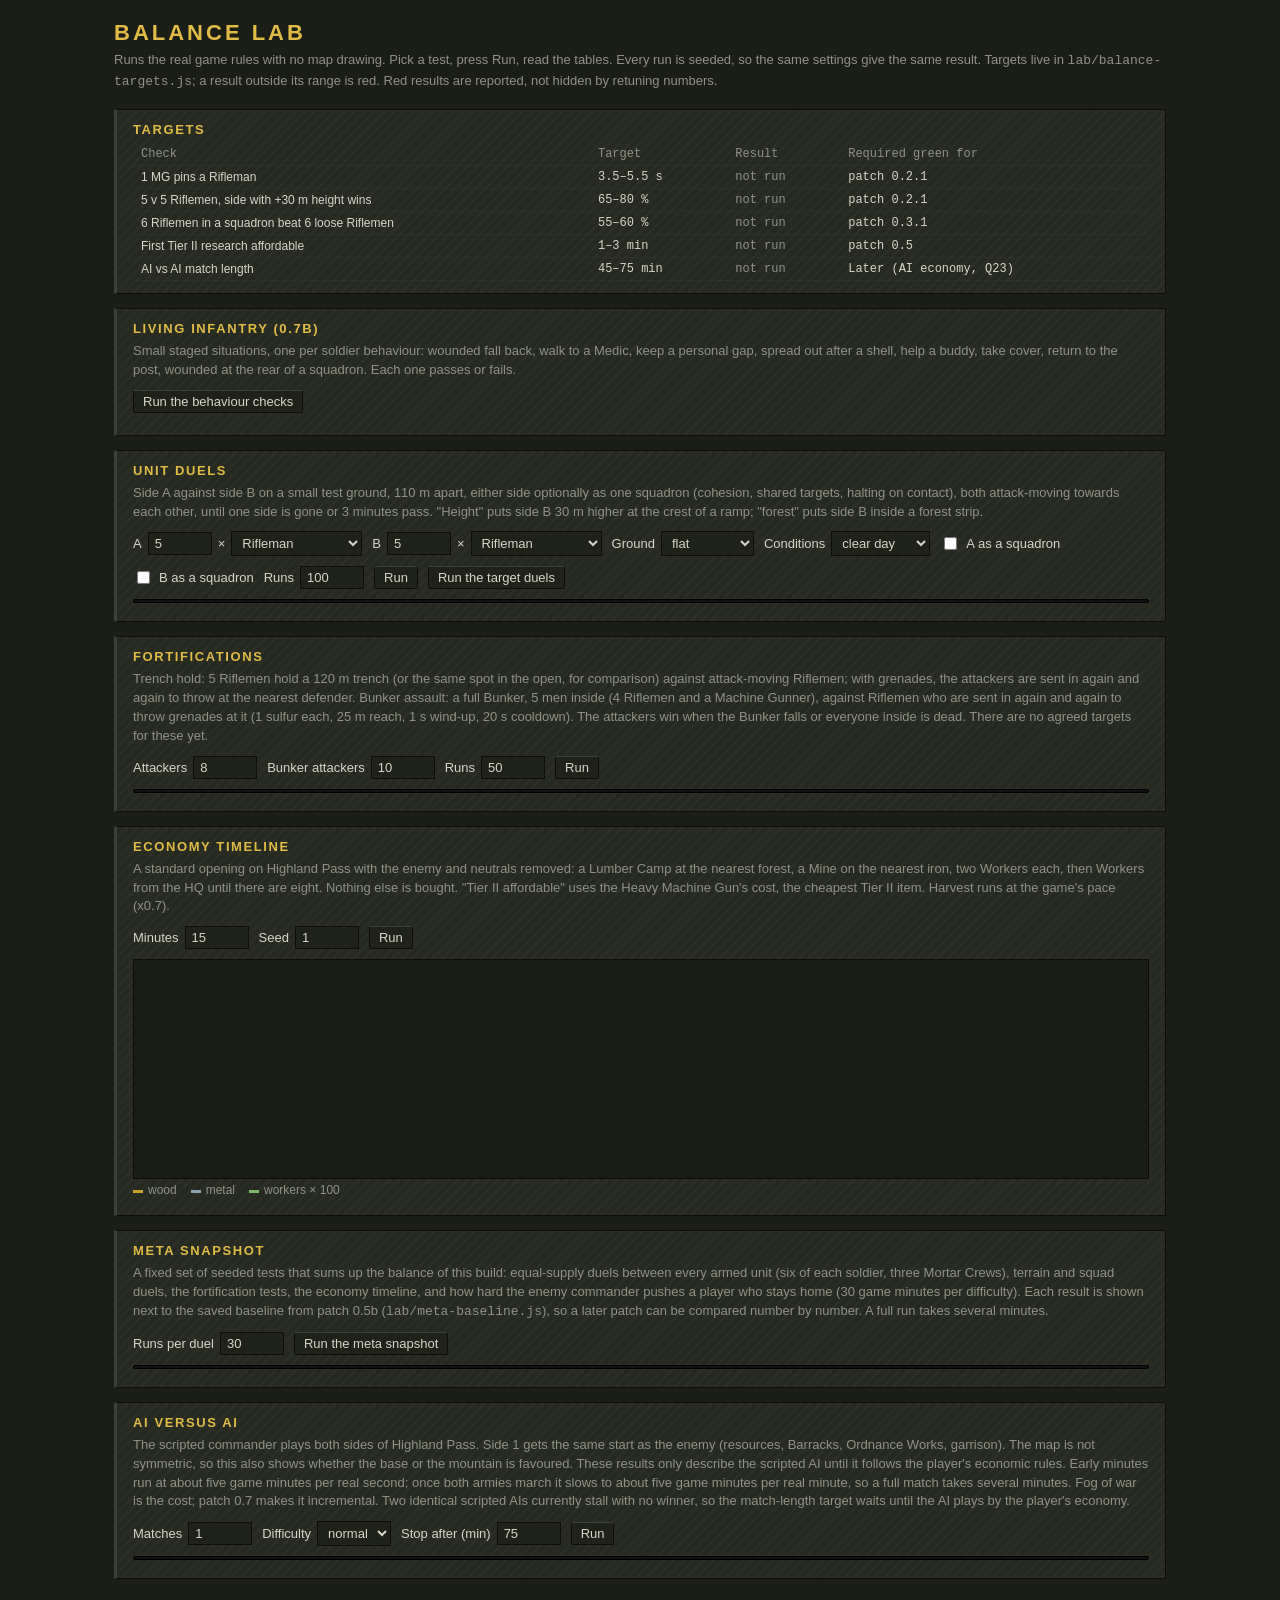
==== commit cd75fb23: "0.7b: living infantry Soldiers look after themselves when no player order is in the way (Kaan: less " ====
--- a/lab.html
+++ b/lab.html
@@ -36,6 +36,13 @@
 <div class="test">
   <h2>Targets</h2>
   <table class="targets" id="targets"><tr><th>Check</th><th>Target</th><th>Result</th><th>Required green for</th></tr></table>
+</div>
+
+<div class="test">
+  <h2>Living infantry (0.7b)</h2>
+  <p>Small staged situations, one per soldier behaviour: wounded fall back, walk to a Medic, keep a personal gap, spread out after a shell, help a buddy, take cover, return to the post, wounded at the rear of a squadron. Each one passes or fails.</p>
+  <div class="controls"><button class="btn" id="runBehaviour">Run the behaviour checks</button></div>
+  <table class="targets" id="behaviourOut"></table>
 </div>
 
 <div class="test">
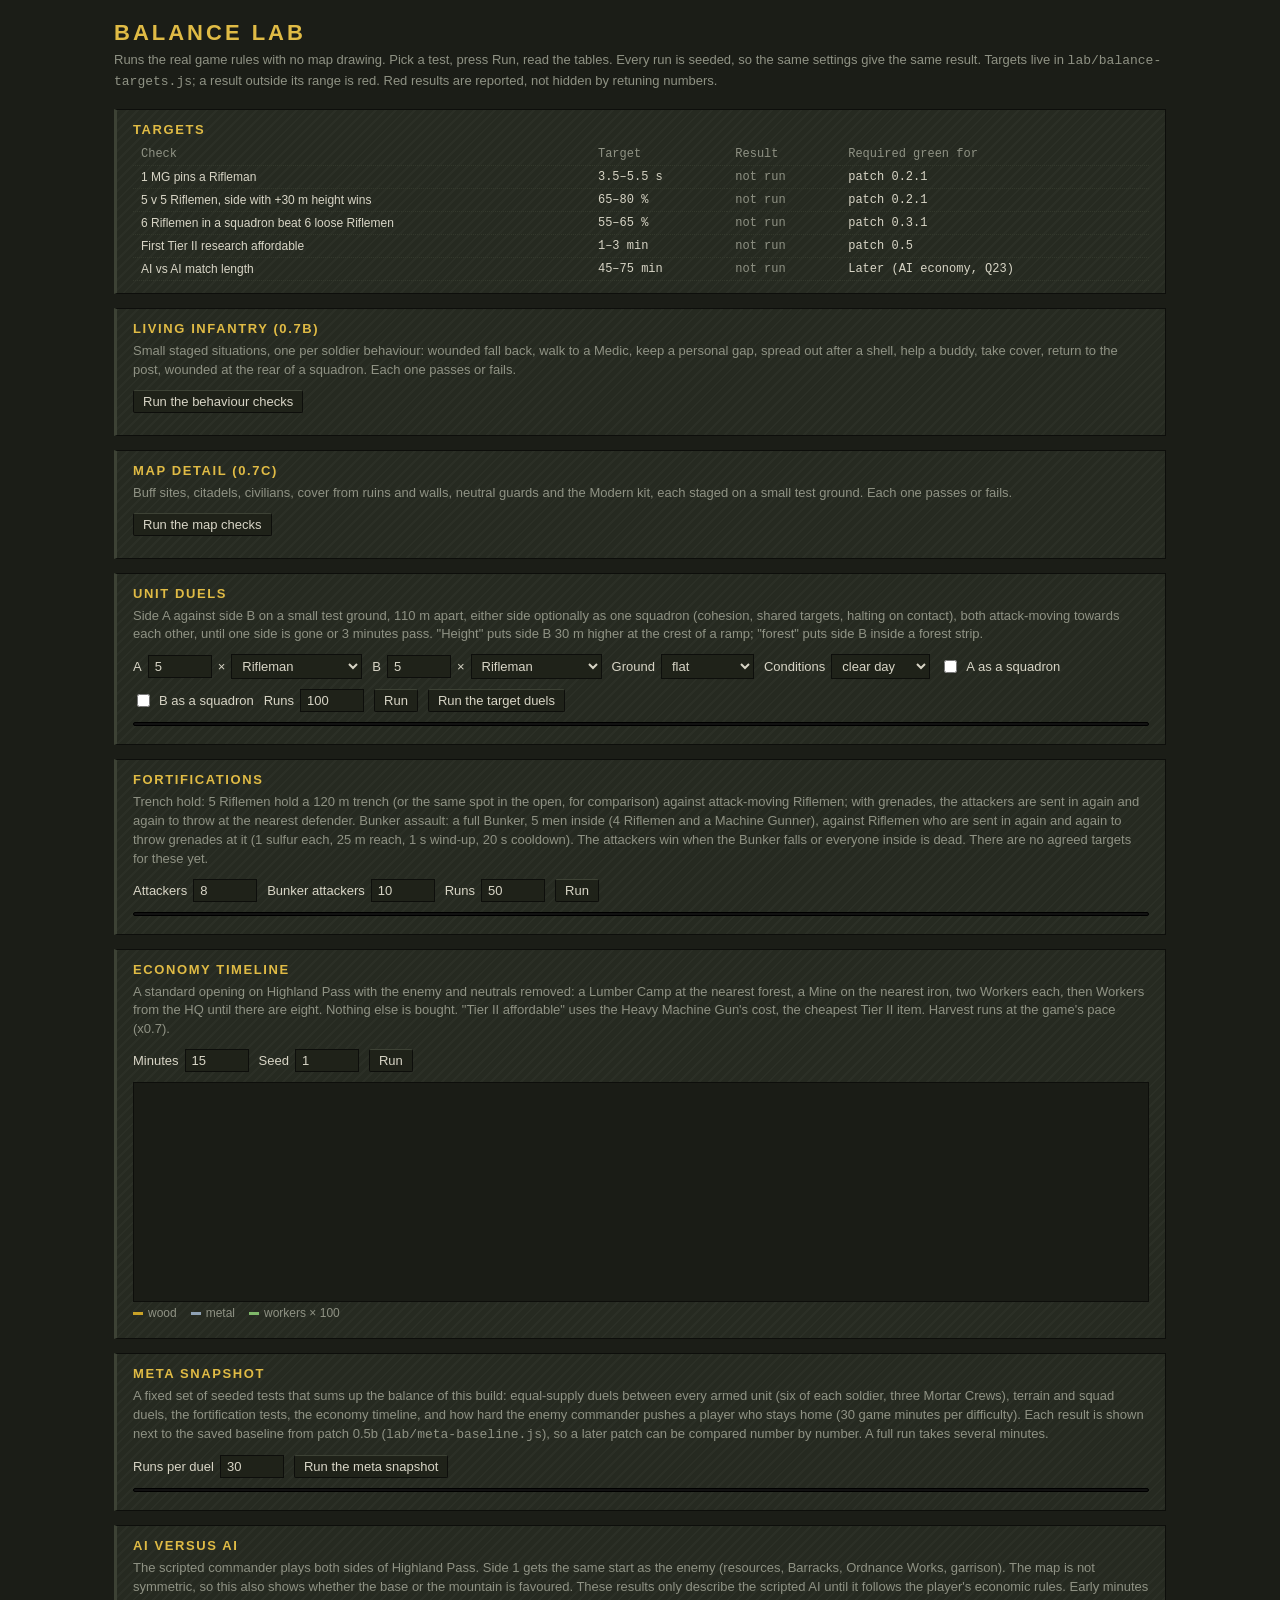
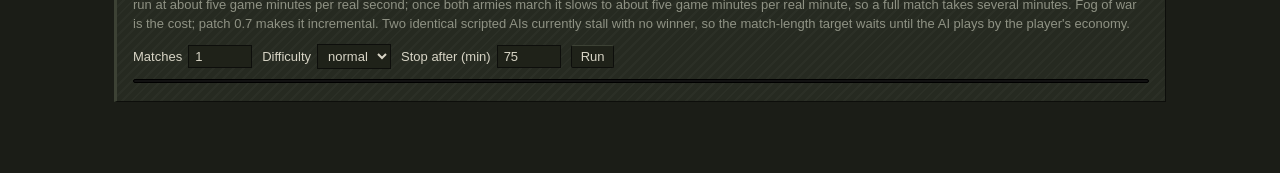
==== commit 5dba1f67: "0.7c: villages, buff sites, citadels, cover props, trees, neutral patrols - Buff sites (airdrop, tra" ====
--- a/lab.html
+++ b/lab.html
@@ -43,6 +43,13 @@
   <p>Small staged situations, one per soldier behaviour: wounded fall back, walk to a Medic, keep a personal gap, spread out after a shell, help a buddy, take cover, return to the post, wounded at the rear of a squadron. Each one passes or fails.</p>
   <div class="controls"><button class="btn" id="runBehaviour">Run the behaviour checks</button></div>
   <table class="targets" id="behaviourOut"></table>
+</div>
+
+<div class="test">
+  <h2>Map detail (0.7c)</h2>
+  <p>Buff sites, citadels, civilians, cover from ruins and walls, neutral guards and the Modern kit, each staged on a small test ground. Each one passes or fails.</p>
+  <div class="controls"><button class="btn" id="runMapChecks">Run the map checks</button></div>
+  <table class="targets" id="mapOut"></table>
 </div>
 
 <div class="test">
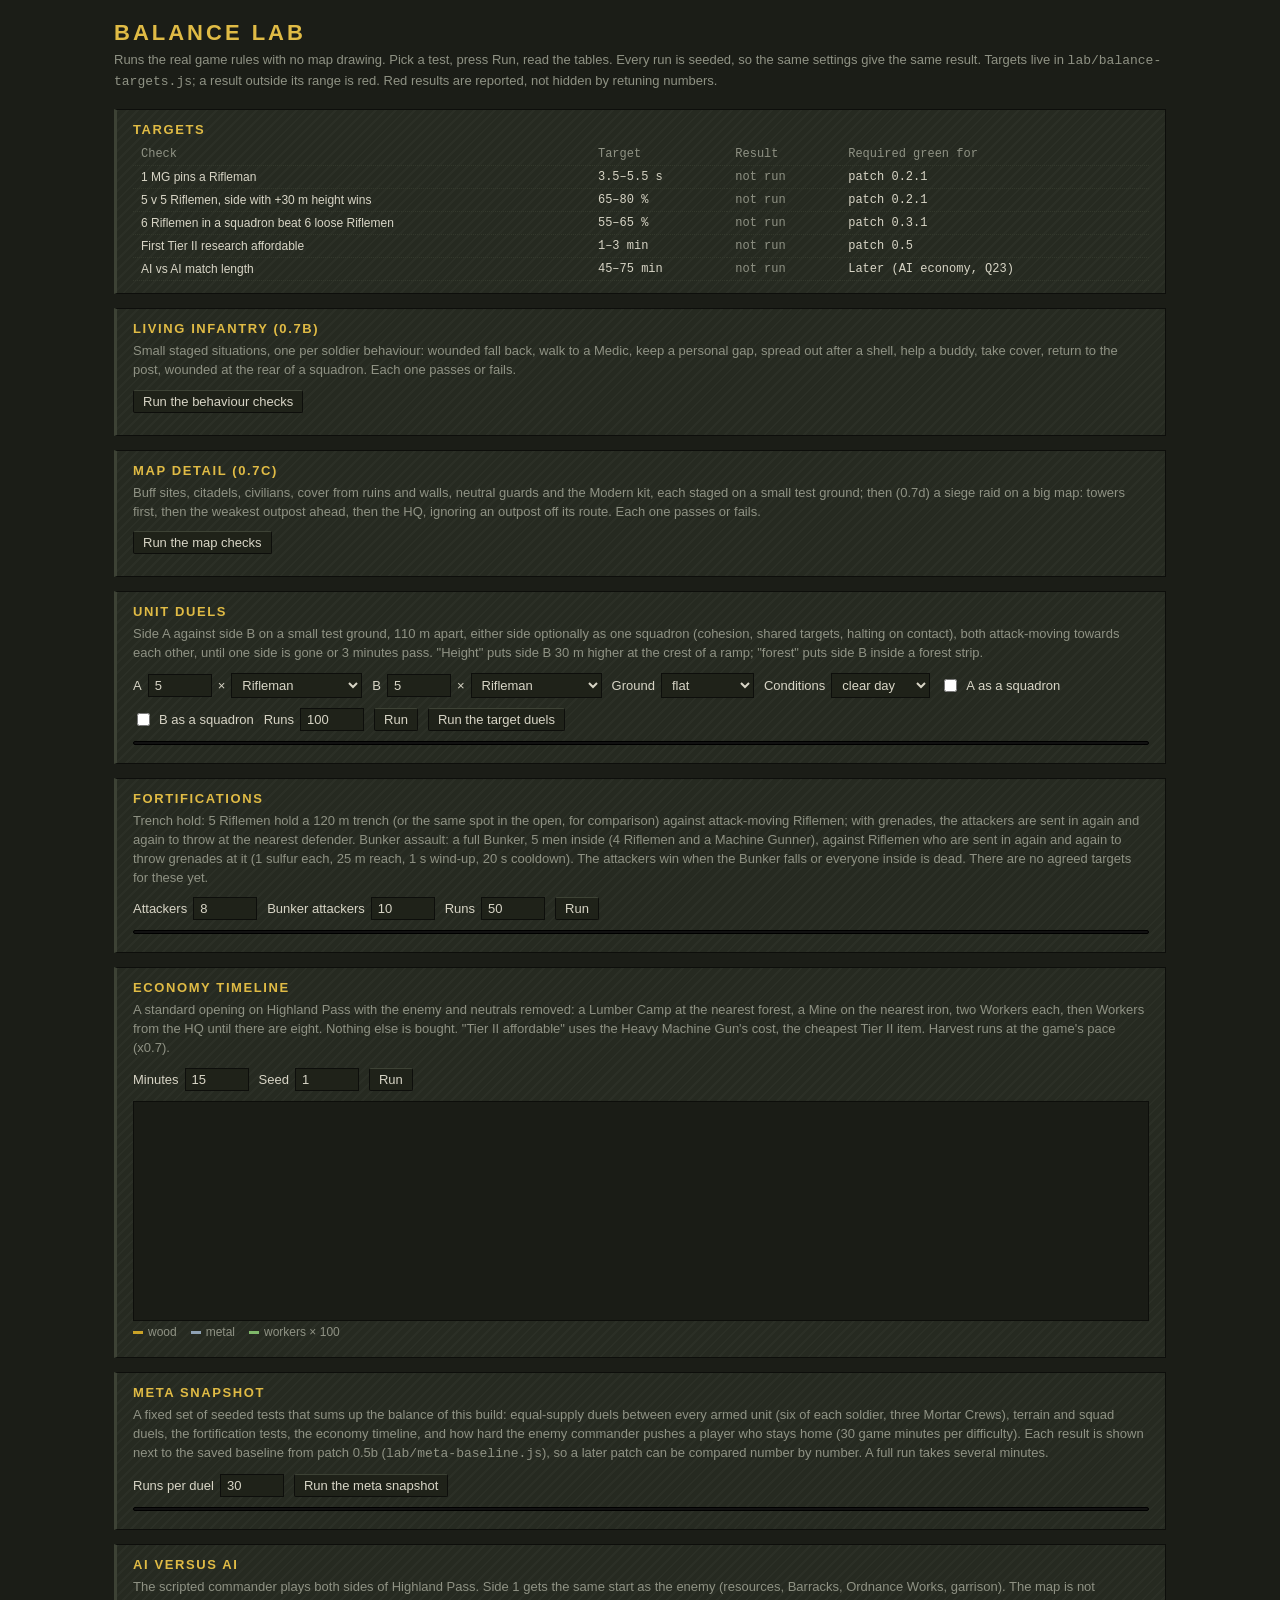
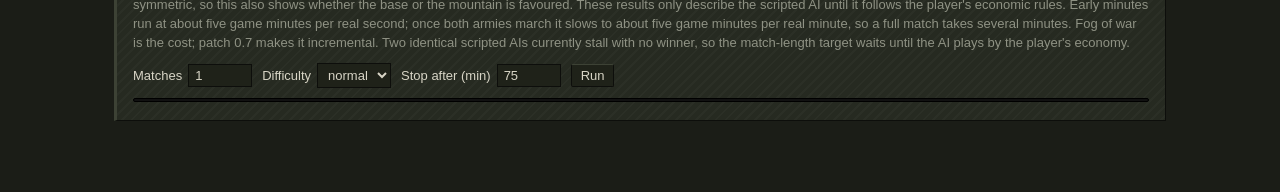
==== commit d1eb059d: "0.7d: siege raids (Q24), slope scramble - Raids remember seen buildings; take known towers and Bunke" ====
--- a/lab.html
+++ b/lab.html
@@ -47,7 +47,7 @@
 
 <div class="test">
   <h2>Map detail (0.7c)</h2>
-  <p>Buff sites, citadels, civilians, cover from ruins and walls, neutral guards and the Modern kit, each staged on a small test ground. Each one passes or fails.</p>
+  <p>Buff sites, citadels, civilians, cover from ruins and walls, neutral guards and the Modern kit, each staged on a small test ground; then (0.7d) a siege raid on a big map: towers first, then the weakest outpost ahead, then the HQ, ignoring an outpost off its route. Each one passes or fails.</p>
   <div class="controls"><button class="btn" id="runMapChecks">Run the map checks</button></div>
   <table class="targets" id="mapOut"></table>
 </div>
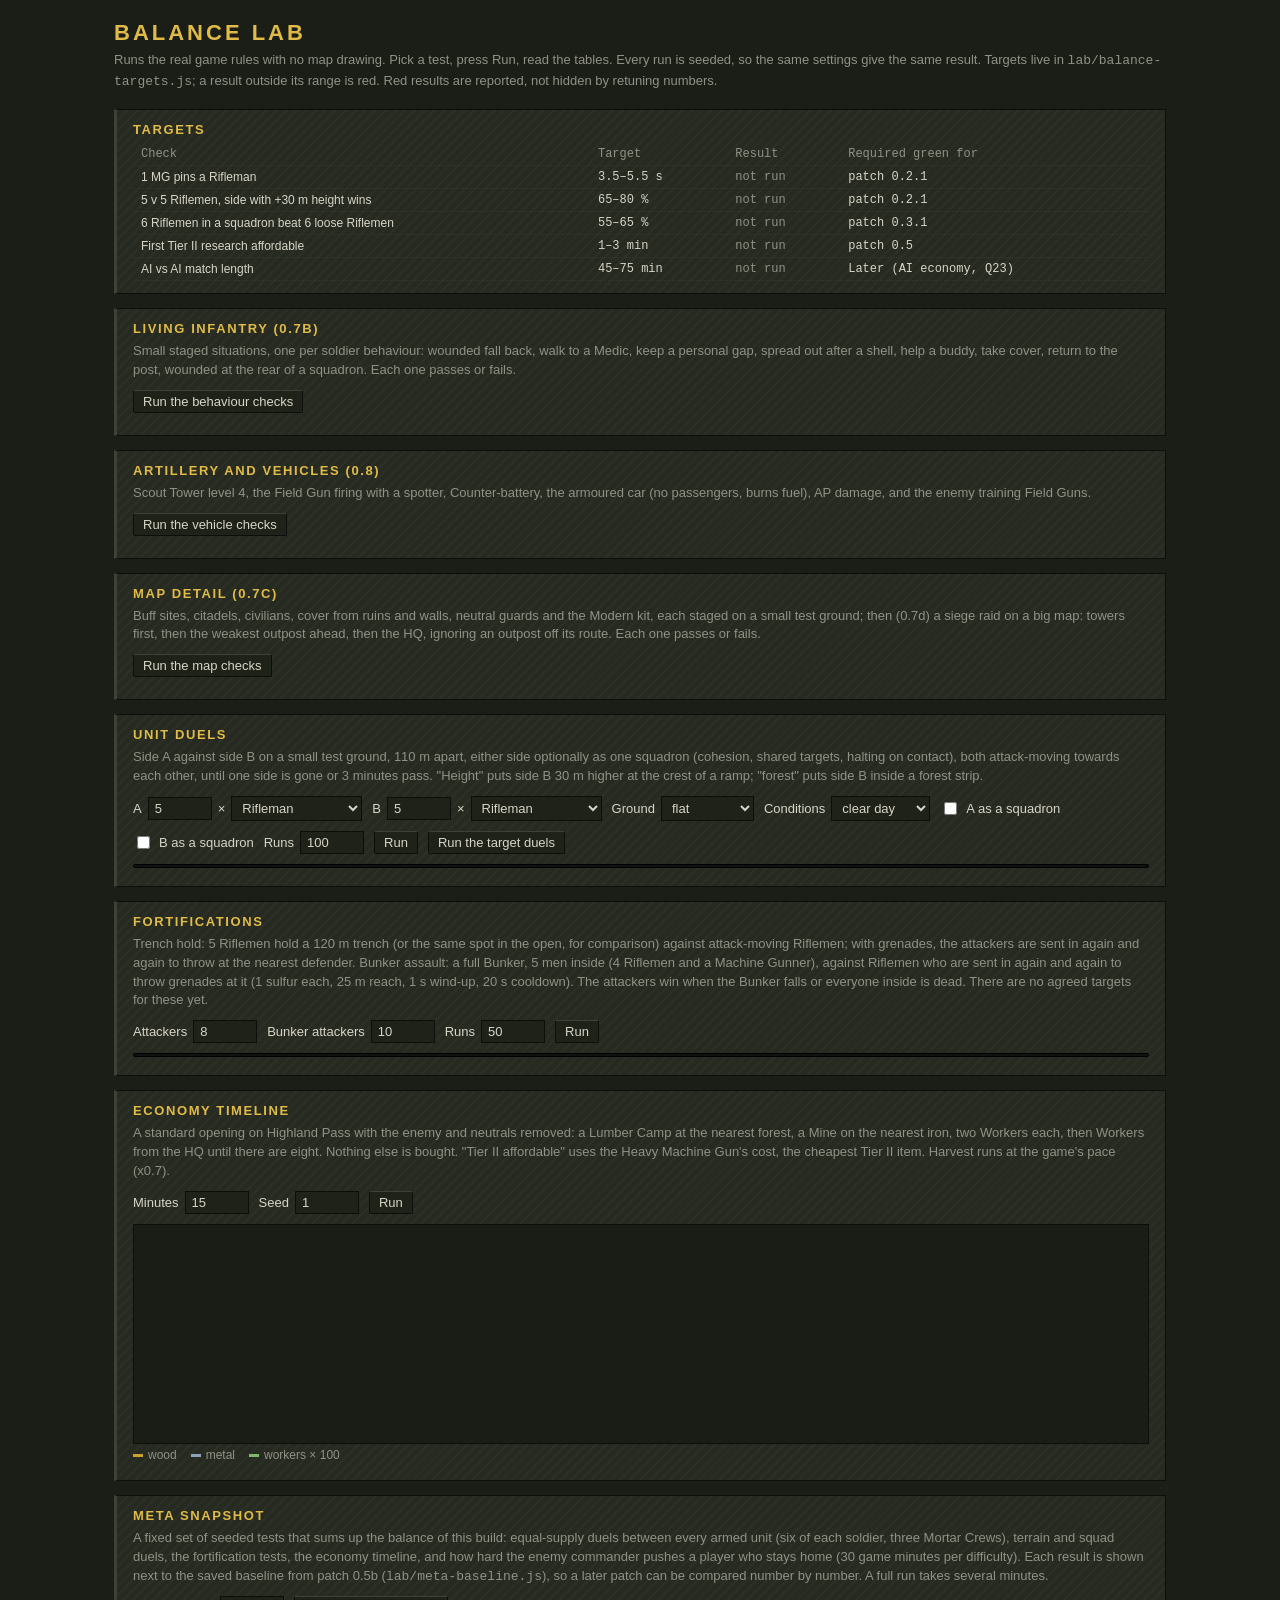
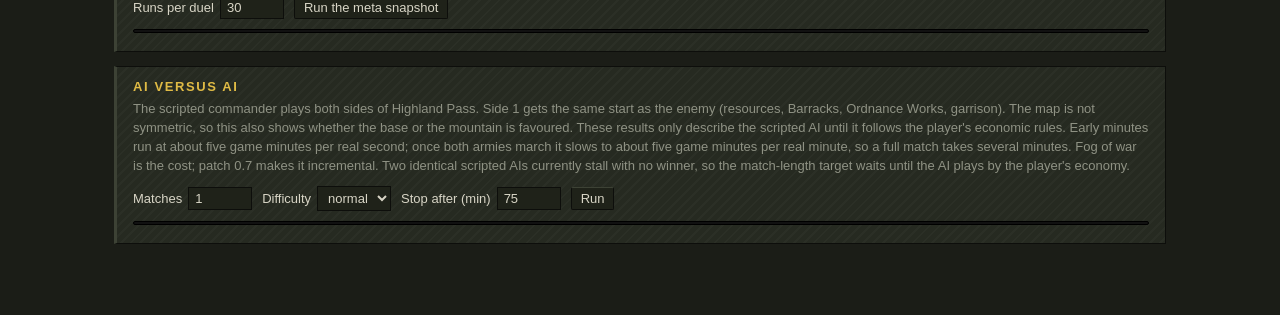
==== commit da00bbe7: "0.8: Field Gun, armoured car, AT Rifle team, Counter-battery, tower level 4 - Field Gun (Artillery, " ====
--- a/lab.html
+++ b/lab.html
@@ -43,6 +43,13 @@
   <p>Small staged situations, one per soldier behaviour: wounded fall back, walk to a Medic, keep a personal gap, spread out after a shell, help a buddy, take cover, return to the post, wounded at the rear of a squadron. Each one passes or fails.</p>
   <div class="controls"><button class="btn" id="runBehaviour">Run the behaviour checks</button></div>
   <table class="targets" id="behaviourOut"></table>
+</div>
+
+<div class="test">
+  <h2>Artillery and vehicles (0.8)</h2>
+  <p>Scout Tower level 4, the Field Gun firing with a spotter, Counter-battery, the armoured car (no passengers, burns fuel), AP damage, and the enemy training Field Guns.</p>
+  <div class="controls"><button class="btn" id="runVehicleChecks">Run the vehicle checks</button></div>
+  <table class="targets" id="vehicleOut"></table>
 </div>
 
 <div class="test">
